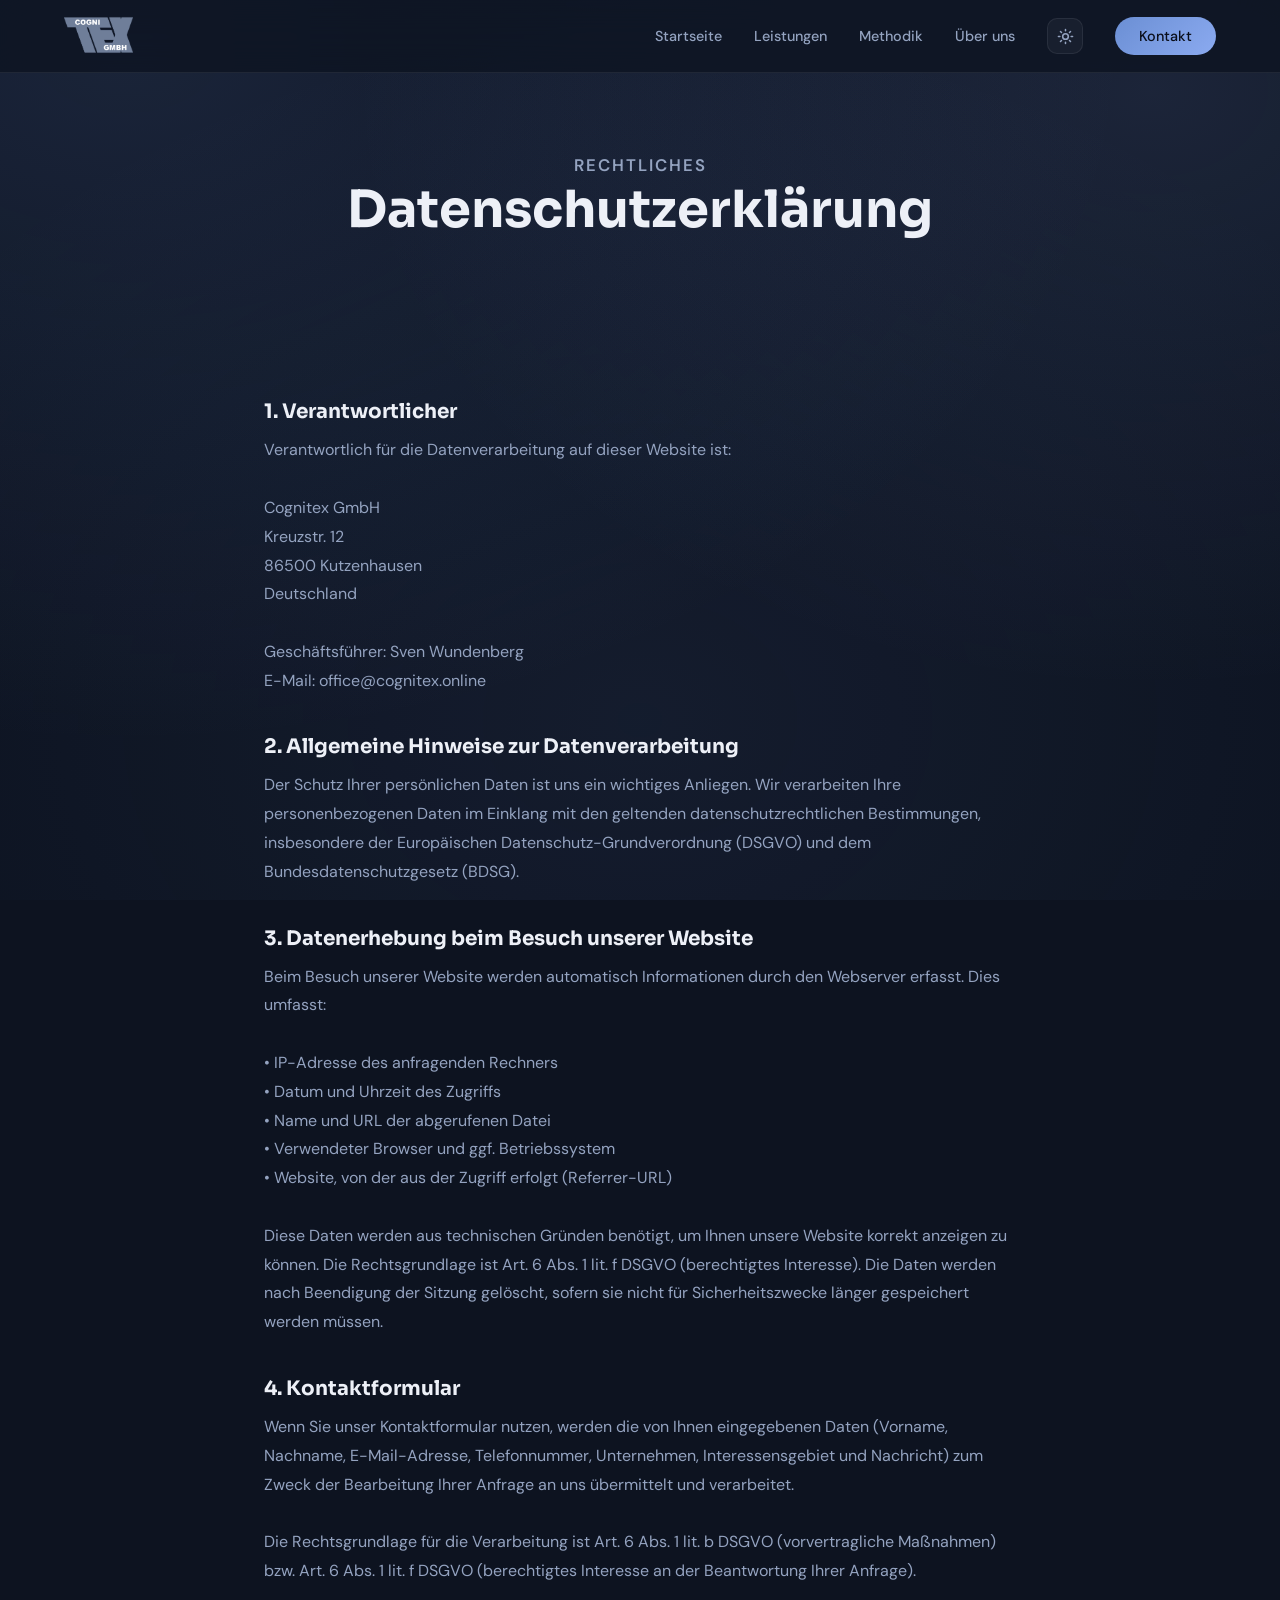
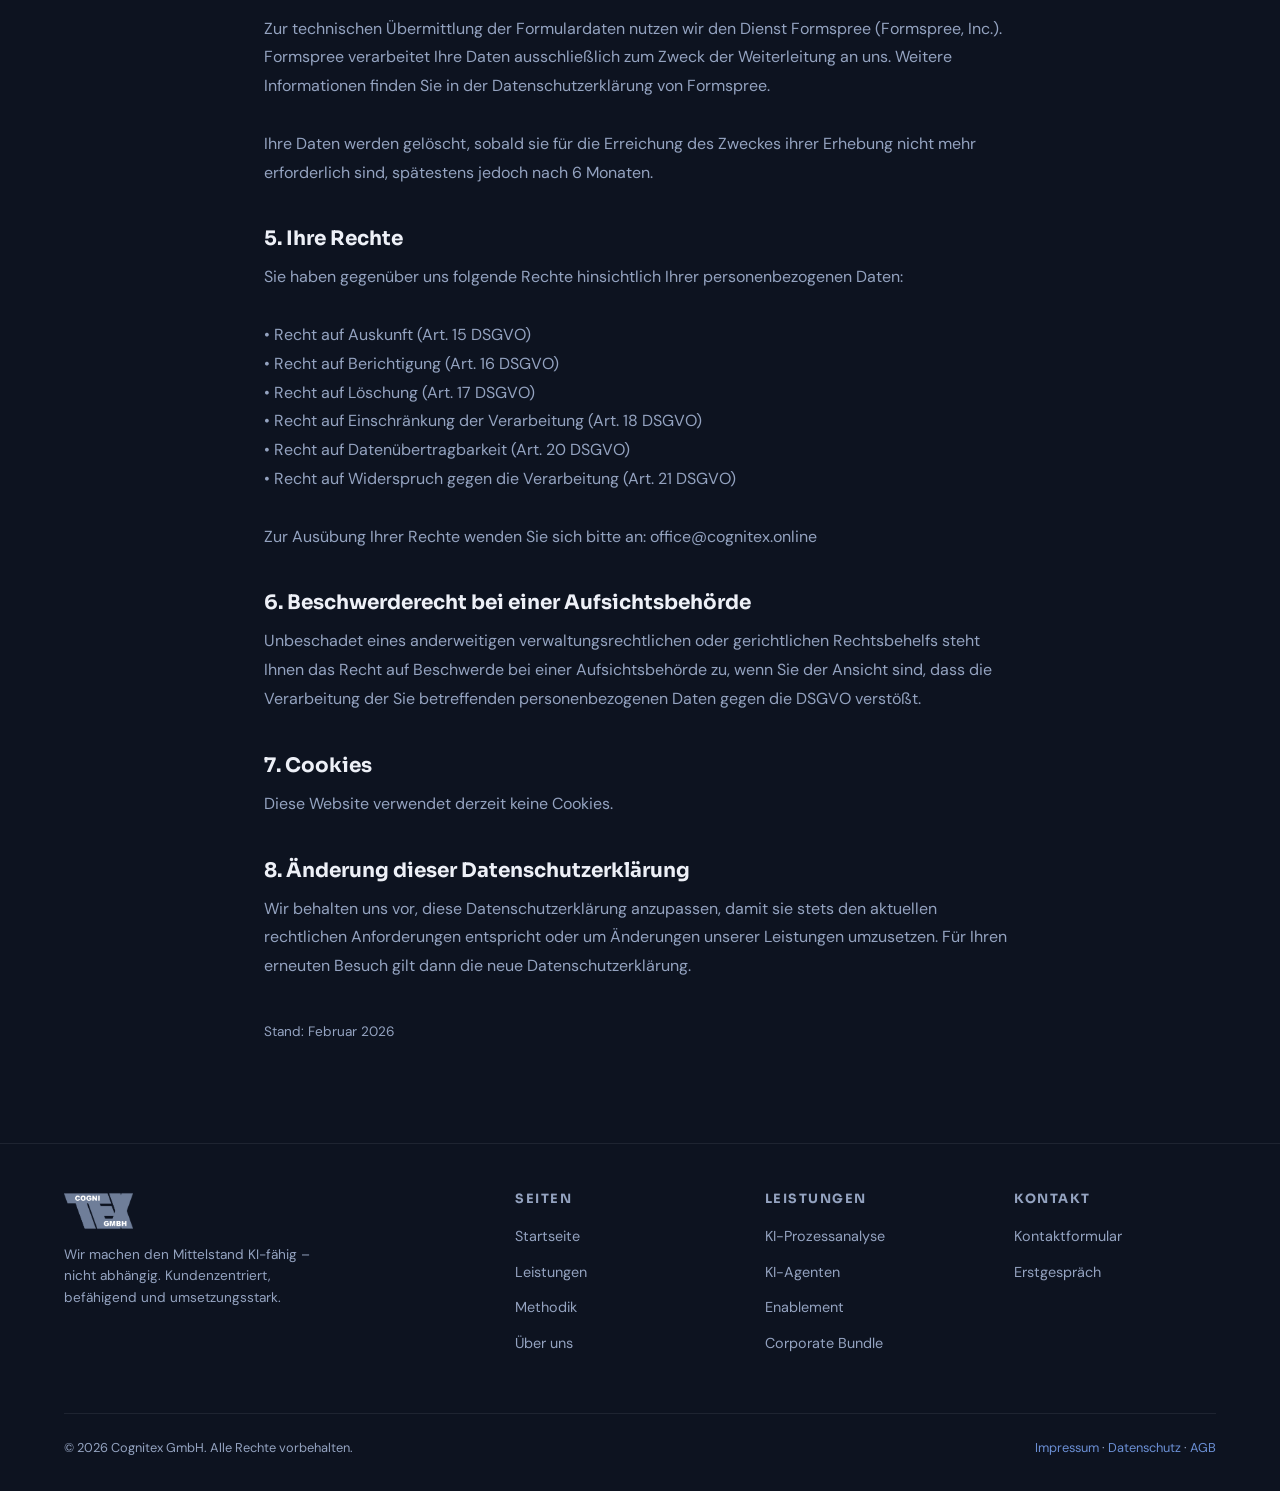
==== datenschutz.html @ 2dce0973 "Initial commit: Cognitex GmbH Website Vollständige statische Website mit: - index.html, leistungen, " ====
<!DOCTYPE html>
<html lang="de">
<head>
  <script>try{var t=localStorage.getItem('cgx-theme');if(t==='light')document.documentElement.setAttribute('data-theme','light')}catch(e){}</script>
  <meta charset="UTF-8">
  <meta name="viewport" content="width=device-width, initial-scale=1.0">
  <title>Datenschutz – Cognitex</title>
  <meta name="description" content="Datenschutzerklärung der Cognitex GmbH.">
  <link rel="stylesheet" href="css/style.css">
</head>
<body>

  <!-- Navigation -->
  <nav class="navbar">
    <div class="container">
      <a href="index.html" class="logo"><img src="CogniTEX GmbH - Logo_20251226.png" alt="Cognitex GmbH" height="40"></a>
      <button class="nav-toggle" onclick="document.querySelector('.nav-links').classList.toggle('open')" aria-label="Menü">&#9776;</button>
      <ul class="nav-links">
        <li><a href="index.html">Startseite</a></li>
        <li><a href="leistungen.html">Leistungen</a></li>
        <li><a href="methodik.html">Methodik</a></li>
        <li><a href="ueber-uns.html">Über uns</a></li>
        <li style="display:flex;align-items:center;">
          <button id="themeToggle" class="theme-toggle" aria-label="Light Mode aktivieren" title="Light Mode"><span class="ti"></span></button>
        </li>
        <li><a href="kontakt.html" class="nav-cta">Kontakt</a></li>
      </ul>
    </div>
  </nav>

  <!-- Page Header -->
  <section class="page-header">
    <div class="container">
      <p class="section-label">Rechtliches</p>
      <h1>Datenschutzerkl&auml;rung</h1>
    </div>
  </section>

  <!-- Content -->
  <section class="section">
    <div class="container" style="max-width:800px;">

      <h3>1. Verantwortlicher</h3>
      <p style="margin-top:12px; color:var(--text-muted); line-height:1.8;">
        Verantwortlich f&uuml;r die Datenverarbeitung auf dieser Website ist:<br><br>
        Cognitex GmbH<br>
        Kreuzstr. 12<br>
        86500 Kutzenhausen<br>
        Deutschland<br><br>
        Gesch&auml;ftsf&uuml;hrer: Sven Wundenberg<br>
        E-Mail: office@cognitex.online
      </p>

      <h3 style="margin-top:40px;">2. Allgemeine Hinweise zur Datenverarbeitung</h3>
      <p style="margin-top:12px; color:var(--text-muted); line-height:1.8;">
        Der Schutz Ihrer pers&ouml;nlichen Daten ist uns ein wichtiges Anliegen. Wir verarbeiten Ihre personenbezogenen Daten im Einklang mit den geltenden datenschutzrechtlichen Bestimmungen, insbesondere der Europ&auml;ischen Datenschutz-Grundverordnung (DSGVO) und dem Bundesdatenschutzgesetz (BDSG).
      </p>

      <h3 style="margin-top:40px;">3. Datenerhebung beim Besuch unserer Website</h3>
      <p style="margin-top:12px; color:var(--text-muted); line-height:1.8;">
        Beim Besuch unserer Website werden automatisch Informationen durch den Webserver erfasst. Dies umfasst:<br><br>
        &bull; IP-Adresse des anfragenden Rechners<br>
        &bull; Datum und Uhrzeit des Zugriffs<br>
        &bull; Name und URL der abgerufenen Datei<br>
        &bull; Verwendeter Browser und ggf. Betriebssystem<br>
        &bull; Website, von der aus der Zugriff erfolgt (Referrer-URL)<br><br>
        Diese Daten werden aus technischen Gr&uuml;nden ben&ouml;tigt, um Ihnen unsere Website korrekt anzeigen zu k&ouml;nnen. Die Rechtsgrundlage ist Art. 6 Abs. 1 lit. f DSGVO (berechtigtes Interesse). Die Daten werden nach Beendigung der Sitzung gel&ouml;scht, sofern sie nicht f&uuml;r Sicherheitszwecke l&auml;nger gespeichert werden m&uuml;ssen.
      </p>

      <h3 style="margin-top:40px;">4. Kontaktformular</h3>
      <p style="margin-top:12px; color:var(--text-muted); line-height:1.8;">
        Wenn Sie unser Kontaktformular nutzen, werden die von Ihnen eingegebenen Daten (Vorname, Nachname, E-Mail-Adresse, Telefonnummer, Unternehmen, Interessensgebiet und Nachricht) zum Zweck der Bearbeitung Ihrer Anfrage an uns &uuml;bermittelt und verarbeitet.<br><br>
        Die Rechtsgrundlage f&uuml;r die Verarbeitung ist Art. 6 Abs. 1 lit. b DSGVO (vorvertragliche Ma&szlig;nahmen) bzw. Art. 6 Abs. 1 lit. f DSGVO (berechtigtes Interesse an der Beantwortung Ihrer Anfrage).<br><br>
        Zur technischen &Uuml;bermittlung der Formulardaten nutzen wir den Dienst Formspree (Formspree, Inc.). Formspree verarbeitet Ihre Daten ausschlie&szlig;lich zum Zweck der Weiterleitung an uns. Weitere Informationen finden Sie in der Datenschutzerkl&auml;rung von Formspree.<br><br>
        Ihre Daten werden gel&ouml;scht, sobald sie f&uuml;r die Erreichung des Zweckes ihrer Erhebung nicht mehr erforderlich sind, sp&auml;testens jedoch nach 6 Monaten.
      </p>

      <h3 style="margin-top:40px;">5. Ihre Rechte</h3>
      <p style="margin-top:12px; color:var(--text-muted); line-height:1.8;">
        Sie haben gegen&uuml;ber uns folgende Rechte hinsichtlich Ihrer personenbezogenen Daten:<br><br>
        &bull; Recht auf Auskunft (Art. 15 DSGVO)<br>
        &bull; Recht auf Berichtigung (Art. 16 DSGVO)<br>
        &bull; Recht auf L&ouml;schung (Art. 17 DSGVO)<br>
        &bull; Recht auf Einschr&auml;nkung der Verarbeitung (Art. 18 DSGVO)<br>
        &bull; Recht auf Daten&uuml;bertragbarkeit (Art. 20 DSGVO)<br>
        &bull; Recht auf Widerspruch gegen die Verarbeitung (Art. 21 DSGVO)<br><br>
        Zur Aus&uuml;bung Ihrer Rechte wenden Sie sich bitte an: office@cognitex.online
      </p>

      <h3 style="margin-top:40px;">6. Beschwerderecht bei einer Aufsichtsbeh&ouml;rde</h3>
      <p style="margin-top:12px; color:var(--text-muted); line-height:1.8;">
        Unbeschadet eines anderweitigen verwaltungsrechtlichen oder gerichtlichen Rechtsbehelfs steht Ihnen das Recht auf Beschwerde bei einer Aufsichtsbeh&ouml;rde zu, wenn Sie der Ansicht sind, dass die Verarbeitung der Sie betreffenden personenbezogenen Daten gegen die DSGVO verst&ouml;&szlig;t.
      </p>

      <h3 style="margin-top:40px;">7. Cookies</h3>
      <p style="margin-top:12px; color:var(--text-muted); line-height:1.8;">
        Diese Website verwendet derzeit keine Cookies.
      </p>

      <h3 style="margin-top:40px;">8. &Auml;nderung dieser Datenschutzerkl&auml;rung</h3>
      <p style="margin-top:12px; color:var(--text-muted); line-height:1.8;">
        Wir behalten uns vor, diese Datenschutzerkl&auml;rung anzupassen, damit sie stets den aktuellen rechtlichen Anforderungen entspricht oder um &Auml;nderungen unserer Leistungen umzusetzen. F&uuml;r Ihren erneuten Besuch gilt dann die neue Datenschutzerkl&auml;rung.
      </p>

      <p style="margin-top:40px; color:var(--text-muted); font-size:0.85rem;">Stand: Februar 2026</p>

    </div>
  </section>

  <!-- Footer -->
  <footer class="footer">
    <div class="container">
      <div class="footer-grid">
        <div class="footer-brand">
          <div class="logo"><img src="CogniTEX GmbH - Logo_20251226.png" alt="Cognitex GmbH" height="40"></div>
          <p>Wir machen den Mittelstand KI-fähig – nicht abhängig. Kundenzentriert, befähigend und umsetzungsstark.</p>
        </div>
        <div class="footer-col">
          <h4>Seiten</h4>
          <ul>
            <li><a href="index.html">Startseite</a></li>
            <li><a href="leistungen.html">Leistungen</a></li>
            <li><a href="methodik.html">Methodik</a></li>
            <li><a href="ueber-uns.html">Über uns</a></li>
          </ul>
        </div>
        <div class="footer-col">
          <h4>Leistungen</h4>
          <ul>
            <li><a href="leistungen.html">KI-Prozessanalyse</a></li>
            <li><a href="leistungen.html">KI-Agenten</a></li>
            <li><a href="leistungen.html">Enablement</a></li>
            <li><a href="leistungen.html">Corporate Bundle</a></li>
          </ul>
        </div>
        <div class="footer-col">
          <h4>Kontakt</h4>
          <ul>
            <li><a href="kontakt.html">Kontaktformular</a></li>
            <li><a href="kontakt.html">Erstgespräch</a></li>
          </ul>
        </div>
      </div>
      <div class="footer-bottom">
        <span>&copy; 2026 Cognitex GmbH. Alle Rechte vorbehalten.</span>
        <span><a href="impressum.html">Impressum</a> &middot; <a href="datenschutz.html">Datenschutz</a> &middot; <a href="CogniTEX GmbH - AGB_v2.pdf" target="_blank">AGB</a></span>
      </div>
    </div>
  </footer>

  <script src="js/theme.js"></script>
</body>
</html>
---- css/style.css ----
/* ============================================
   Cognitex – Corporate Website Styles
   ============================================ */

@import url('https://fonts.googleapis.com/css2?family=Sora:wght@300;400;500;600;700;800&family=DM+Sans:ital,opsz,wght@0,9..40,300;0,9..40,400;0,9..40,500;0,9..40,600;1,9..40,400&display=swap');

/* --- Reset & Base --- */
*, *::before, *::after { box-sizing: border-box; margin: 0; padding: 0; }

:root {
  --bg: #0d1320;
  --bg-card: rgba(255,255,255,0.04);
  --bg-card-hover: rgba(255,255,255,0.08);
  --text: #edf0f7;
  --text-muted: #94a3c0;
  --accent: #6B8FD4;
  --accent2: #8BAAF0;
  --accent3: #4A6FA5;
  --gradient-accent: linear-gradient(135deg, #6B8FD4, #8BAAF0);
  --border: rgba(233,236,245,0.08);
  --border-accent: rgba(107,143,212,0.3);
  --radius: 16px;
  --radius-sm: 10px;
  --shadow: 0 8px 32px rgba(0,0,0,0.25);
  --max-width: 1200px;
  --transition: 0.3s ease;
}

html { scroll-behavior: smooth; }

body {
  font-family: 'DM Sans', ui-sans-serif, system-ui, -apple-system, 'Segoe UI', Roboto, Helvetica, Arial, sans-serif;
  background: var(--bg);
  color: var(--text);
  line-height: 1.6;
  min-height: 100vh;
  overflow-x: hidden;
}

body::before {
  content: '';
  position: fixed;
  top: 0; left: 0; right: 0; bottom: 0;
  background:
    radial-gradient(ellipse 1000px 700px at 10% 5%, rgba(107,143,212,0.14), transparent),
    radial-gradient(ellipse 800px 600px at 90% 10%, rgba(139,170,240,0.12), transparent),
    radial-gradient(ellipse 900px 700px at 50% 80%, rgba(107,143,212,0.08), transparent);
  pointer-events: none;
  z-index: 0;
}

a { color: var(--accent); text-decoration: none; transition: color var(--transition); }
a:hover { color: #9DB8F0; }
img { max-width: 100%; height: auto; display: block; }

.container {
  max-width: var(--max-width);
  margin: 0 auto;
  padding: 0 24px;
  position: relative;
  z-index: 1;
}

/* --- Typography --- */
h1, h2, h3, h4 { line-height: 1.2; font-weight: 700; font-family: 'Sora', ui-sans-serif, system-ui, sans-serif; }
h1 { font-size: clamp(2rem, 5vw, 3.2rem); }
h2 { font-size: clamp(1.6rem, 3.5vw, 2.4rem); }
h3 { font-size: 1.25rem; }
h4 { font-size: 1rem; }

.gradient-text {
  background: var(--gradient-accent);
  -webkit-background-clip: text;
  -webkit-text-fill-color: transparent;
  background-clip: text;
}

.section-label {
  font-size: 0.75rem;
  font-weight: 600;
  letter-spacing: 2px;
  text-transform: uppercase;
  color: var(--accent);
  margin-bottom: 8px;
}

/* --- Navigation --- */
.navbar {
  position: fixed;
  top: 0; left: 0; right: 0;
  z-index: 1000;
  backdrop-filter: blur(20px);
  -webkit-backdrop-filter: blur(20px);
  background: rgba(13,19,32,0.75);
  border-bottom: 1px solid var(--border);
}

.navbar .container {
  display: flex;
  align-items: center;
  justify-content: space-between;
  height: 72px;
}

.logo {
  display: flex;
  align-items: center;
}

.logo img {
  height: 40px;
  width: auto;
}

.nav-links {
  display: flex;
  gap: 32px;
  list-style: none;
  align-items: center;
}

.nav-links a {
  color: var(--text-muted);
  font-size: 0.9rem;
  font-weight: 500;
  transition: color var(--transition);
  position: relative;
}

.nav-links a:hover,
.nav-links a.active {
  color: var(--text);
}

.nav-links a.active::after {
  content: '';
  position: absolute;
  bottom: -4px; left: 0; right: 0;
  height: 2px;
  background: var(--gradient-accent);
  border-radius: 2px;
}

.nav-cta {
  padding: 10px 24px;
  border-radius: 999px;
  background: var(--gradient-accent);
  color: #0a0e1a !important;
  font-weight: 600;
  font-size: 0.85rem;
  -webkit-text-fill-color: #0a0e1a !important;
  transition: transform var(--transition), box-shadow var(--transition);
}

.nav-cta:hover {
  transform: translateY(-1px);
  box-shadow: 0 4px 20px rgba(107,143,212,0.3);
  color: #0a0e1a !important;
}

/* Mobile Nav */
.nav-toggle {
  display: none;
  background: none;
  border: none;
  color: var(--text);
  font-size: 1.5rem;
  cursor: pointer;
}

/* --- Buttons --- */
.btn {
  display: inline-flex;
  align-items: center;
  gap: 8px;
  padding: 14px 32px;
  border-radius: 999px;
  font-weight: 600;
  font-size: 0.95rem;
  cursor: pointer;
  border: none;
  transition: all var(--transition);
}

.btn-primary {
  background: var(--gradient-accent);
  color: #0a0e1a;
}

.btn-primary:hover {
  transform: translateY(-2px);
  box-shadow: 0 6px 24px rgba(107,143,212,0.35);
  color: #0a0e1a;
}

.btn-secondary {
  background: transparent;
  color: var(--text);
  border: 1px solid var(--border-accent);
}

.btn-secondary:hover {
  background: rgba(107,143,212,0.08);
  border-color: var(--accent);
}

/* --- Hero Section --- */
.hero {
  padding: 160px 0 100px;
  text-align: center;
  position: relative;
}

.hero h1 {
  margin-bottom: 24px;
  max-width: 800px;
  margin-left: auto;
  margin-right: auto;
}

.hero p {
  font-size: 1.15rem;
  color: var(--text-muted);
  max-width: 640px;
  margin: 0 auto 40px;
  line-height: 1.7;
}

.hero-buttons {
  display: flex;
  gap: 16px;
  justify-content: center;
  flex-wrap: wrap;
}

.hero-chips {
  display: flex;
  flex-wrap: wrap;
  gap: 10px;
  justify-content: center;
  margin-top: 48px;
}

.chip {
  font-size: 0.8rem;
  padding: 6px 16px;
  border-radius: 999px;
  border: 1px solid var(--border-accent);
  background: rgba(107,143,212,0.06);
  color: var(--text);
}

/* --- Section Base --- */
.section {
  padding: 100px 0;
}

.section-header {
  text-align: center;
  max-width: 680px;
  margin: 0 auto 60px;
}

.section-header p {
  color: var(--text-muted);
  margin-top: 12px;
  font-size: 1.05rem;
}

/* --- Card Grid --- */
.card-grid {
  display: grid;
  gap: 24px;
}

.card-grid.cols-2 { grid-template-columns: repeat(2, 1fr); }
.card-grid.cols-3 { grid-template-columns: repeat(3, 1fr); }
.card-grid.cols-4 { grid-template-columns: repeat(4, 1fr); }

.card {
  background: var(--bg-card);
  border: 1px solid var(--border);
  border-radius: var(--radius);
  padding: 32px;
  transition: all var(--transition);
  position: relative;
  overflow: hidden;
}

.card:hover {
  background: var(--bg-card-hover);
  border-color: rgba(107,143,212,0.15);
  transform: translateY(-4px);
  box-shadow: var(--shadow);
}

.card-icon {
  width: 48px;
  height: 48px;
  border-radius: 12px;
  background: rgba(107,143,212,0.1);
  display: flex;
  align-items: center;
  justify-content: center;
  font-size: 1.4rem;
  margin-bottom: 20px;
  border: 1px solid rgba(107,143,212,0.15);
}

.card h3 { margin-bottom: 12px; }
.card p { color: var(--text-muted); font-size: 0.95rem; }

/* --- USP Bar --- */
.usp-bar {
  display: grid;
  grid-template-columns: repeat(4, 1fr);
  gap: 24px;
  padding: 60px 0;
}

.usp-item {
  text-align: center;
  padding: 24px 16px;
}

.usp-number {
  font-size: 2.5rem;
  font-weight: 800;
  background: var(--gradient-accent);
  -webkit-background-clip: text;
  -webkit-text-fill-color: transparent;
  background-clip: text;
}

.usp-item p {
  color: var(--text-muted);
  font-size: 0.9rem;
  margin-top: 4px;
}

/* --- Process / Timeline --- */
.process-steps {
  display: grid;
  grid-template-columns: repeat(4, 1fr);
  gap: 24px;
  counter-reset: step;
}

.process-step {
  position: relative;
  padding: 32px 24px;
  border: 1px solid var(--border);
  border-radius: var(--radius);
  background: var(--bg-card);
  counter-increment: step;
}

.process-step::before {
  content: counter(step);
  display: flex;
  align-items: center;
  justify-content: center;
  width: 36px;
  height: 36px;
  border-radius: 50%;
  background: var(--gradient-accent);
  color: #0a0e1a;
  font-weight: 700;
  font-size: 0.9rem;
  margin-bottom: 16px;
}

.process-step h4 { margin-bottom: 8px; }
.process-step p { color: var(--text-muted); font-size: 0.9rem; }

/* --- CTA Section --- */
.cta-section {
  padding: 80px 0;
  text-align: center;
}

.cta-box {
  background: linear-gradient(135deg, rgba(107,143,212,0.1), rgba(139,170,240,0.1));
  border: 1px solid var(--border-accent);
  border-radius: 24px;
  padding: 64px 48px;
  max-width: 800px;
  margin: 0 auto;
  backdrop-filter: blur(8px);
}

.cta-box h2 { margin-bottom: 16px; }
.cta-box p { color: var(--text-muted); margin-bottom: 32px; font-size: 1.05rem; }

/* --- Footer --- */
.footer {
  border-top: 1px solid var(--border);
  padding: 48px 0 32px;
  position: relative;
  z-index: 1;
}

.footer-grid {
  display: grid;
  grid-template-columns: 2fr 1fr 1fr 1fr;
  gap: 48px;
  margin-bottom: 48px;
}

.footer-brand .logo { margin-bottom: 12px; }
.footer-brand p { color: var(--text-muted); font-size: 0.85rem; max-width: 280px; }

.footer-col h4 {
  font-size: 0.8rem;
  letter-spacing: 1.5px;
  text-transform: uppercase;
  color: var(--text-muted);
  margin-bottom: 16px;
}

.footer-col ul { list-style: none; }
.footer-col li { margin-bottom: 10px; }
.footer-col a { color: var(--text-muted); font-size: 0.9rem; }
.footer-col a:hover { color: var(--text); }

.footer-bottom {
  border-top: 1px solid var(--border);
  padding-top: 24px;
  display: flex;
  justify-content: space-between;
  align-items: center;
  color: var(--text-muted);
  font-size: 0.8rem;
}

/* --- Contact Form --- */
.form-group {
  margin-bottom: 20px;
}

.form-group label {
  display: block;
  font-size: 0.85rem;
  font-weight: 500;
  margin-bottom: 6px;
  color: var(--text-muted);
}

.form-group input,
.form-group textarea,
.form-group select {
  width: 100%;
  padding: 14px 16px;
  background: rgba(255,255,255,0.04);
  border: 1px solid var(--border);
  border-radius: var(--radius-sm);
  color: var(--text);
  font-size: 0.95rem;
  font-family: inherit;
  transition: border-color var(--transition);
}

.form-group input:focus,
.form-group textarea:focus,
.form-group select:focus {
  outline: none;
  border-color: var(--accent);
}

.form-group textarea { resize: vertical; min-height: 140px; }

.form-row {
  display: grid;
  grid-template-columns: 1fr 1fr;
  gap: 20px;
}

/* --- Page Header --- */
.page-header {
  padding: 140px 0 60px;
  text-align: center;
}

.page-header p {
  color: var(--text-muted);
  max-width: 600px;
  margin: 12px auto 0;
  font-size: 1.05rem;
}

/* --- Feature Section (alternating) --- */
.feature-row {
  display: grid;
  grid-template-columns: 1fr 1fr;
  gap: 60px;
  align-items: center;
  padding: 60px 0;
}

.feature-row.reverse { direction: rtl; }
.feature-row.reverse > * { direction: ltr; }

.feature-visual {
  background: var(--bg-card);
  border: 1px solid var(--border);
  border-radius: var(--radius);
  overflow: hidden;
  display: flex;
  align-items: center;
  justify-content: center;
  min-height: 300px;
  font-size: 4rem;
  position: relative;
}

.feature-visual img {
  width: 100%;
  height: 100%;
  object-fit: cover;
  position: absolute;
  top: 0; left: 0;
  opacity: 0.8;
  transition: opacity var(--transition);
}

.feature-visual:hover img {
  opacity: 1;
}

.feature-content h3 { font-size: 1.5rem; margin-bottom: 16px; }
.feature-content p { color: var(--text-muted); margin-bottom: 16px; }

.feature-list {
  list-style: none;
  margin-top: 20px;
}

.feature-list li {
  padding: 8px 0;
  padding-left: 24px;
  position: relative;
  color: var(--text-muted);
  font-size: 0.95rem;
}

.feature-list li::before {
  content: '';
  position: absolute;
  left: 0;
  top: 14px;
  width: 8px;
  height: 8px;
  border-radius: 50%;
  background: var(--accent);
}

/* --- Values Grid --- */
.values-grid {
  display: grid;
  grid-template-columns: repeat(3, 1fr);
  gap: 24px;
}

.value-card {
  padding: 32px;
  border: 1px solid var(--border);
  border-radius: var(--radius);
  background: var(--bg-card);
  text-align: center;
}

.value-card .value-icon {
  font-size: 2rem;
  margin-bottom: 16px;
}

.value-card h4 { margin-bottom: 8px; }
.value-card p { color: var(--text-muted); font-size: 0.9rem; }

/* --- Dual Hub --- */
.dual-hub {
  display: grid;
  grid-template-columns: 1fr 1fr;
  gap: 24px;
}

.hub-card {
  padding: 40px;
  border: 1px solid var(--border);
  border-radius: var(--radius);
  background: var(--bg-card);
}

.hub-card h3 { margin-bottom: 12px; }
.hub-card p { color: var(--text-muted); margin-bottom: 16px; font-size: 0.95rem; }

/* --- Contact Info --- */
.contact-layout {
  display: grid;
  grid-template-columns: 1fr 1fr;
  gap: 48px;
}

.contact-info-cards {
  display: flex;
  flex-direction: column;
  gap: 20px;
}

.info-card {
  display: flex;
  gap: 16px;
  padding: 24px;
  border: 1px solid var(--border);
  border-radius: var(--radius);
  background: var(--bg-card);
  align-items: flex-start;
}

.info-card-icon {
  width: 44px;
  height: 44px;
  border-radius: 12px;
  background: rgba(107,143,212,0.1);
  display: flex;
  align-items: center;
  justify-content: center;
  font-size: 1.2rem;
  flex-shrink: 0;
}

.info-card h4 { margin-bottom: 4px; font-size: 0.95rem; }
.info-card p { color: var(--text-muted); font-size: 0.9rem; }

/* --- Responsive --- */
@media (max-width: 1024px) {
  .card-grid.cols-3 { grid-template-columns: repeat(2, 1fr); }
  .card-grid.cols-4 { grid-template-columns: repeat(2, 1fr); }
  .process-steps { grid-template-columns: repeat(2, 1fr); }
  .footer-grid { grid-template-columns: 1fr 1fr; gap: 32px; }
  .usp-bar { grid-template-columns: repeat(2, 1fr); }
}

@media (max-width: 768px) {
  .nav-links { display: none; }
  .nav-toggle { display: block; }

  .nav-links.open {
    display: flex;
    flex-direction: column;
    position: absolute;
    top: 72px; left: 0; right: 0;
    background: rgba(13,19,32,0.95);
    backdrop-filter: blur(20px);
    padding: 24px;
    gap: 16px;
    border-bottom: 1px solid var(--border);
  }

  .hero { padding: 120px 0 60px; }
  .card-grid.cols-2,
  .card-grid.cols-3,
  .card-grid.cols-4 { grid-template-columns: 1fr; }
  .process-steps { grid-template-columns: 1fr; }
  .feature-row { grid-template-columns: 1fr; gap: 32px; }
  .feature-row.reverse { direction: ltr; }
  .usp-bar { grid-template-columns: 1fr 1fr; }
  .footer-grid { grid-template-columns: 1fr; }
  .footer-bottom { flex-direction: column; gap: 8px; text-align: center; }
  .dual-hub { grid-template-columns: 1fr; }
  .contact-layout { grid-template-columns: 1fr; }
  .form-row { grid-template-columns: 1fr; }
  .values-grid { grid-template-columns: 1fr; }
  .section { padding: 60px 0; }
  .cta-box { padding: 40px 24px; }
}

/* ============================================================
   THEME TOGGLE BUTTON
   ============================================================ */
.theme-toggle {
  width: 36px;
  height: 36px;
  border-radius: 10px;
  background: var(--bg-card);
  border: 1px solid var(--border);
  color: var(--text-muted);
  display: flex;
  align-items: center;
  justify-content: center;
  cursor: pointer;
  transition: all var(--transition);
  padding: 0;
  flex-shrink: 0;
}
.theme-toggle:hover {
  background: var(--bg-card-hover);
  color: var(--text);
  border-color: var(--border-accent);
}
.theme-toggle .ti {
  display: flex;
  align-items: center;
  justify-content: center;
  line-height: 1;
}

/* ============================================================
   FOUNDER SECTION
   ============================================================ */
.founder-grid {
  display: grid;
  grid-template-columns: 320px 1fr;
  gap: 64px;
  align-items: center;
}
.founder-photo-wrap {
  position: relative;
  border-radius: 20px;
  overflow: hidden;
  aspect-ratio: 3/4;
  box-shadow: 0 24px 60px rgba(30,50,100,0.14);
  border: 1px solid rgba(107,143,212,0.2);
}
.founder-img {
  width: 100%;
  height: 100%;
  object-fit: cover;
  display: block;
}
.founder-quote {
  font-family: 'Sora', sans-serif;
  font-size: 1.05rem;
  font-weight: 600;
  font-style: italic;
  color: var(--accent);
  border-left: 3px solid var(--accent);
  padding: 14px 20px;
  margin: 20px 0 24px;
  background: rgba(107,143,212,0.06);
  border-radius: 0 10px 10px 0;
  line-height: 1.65;
}
.founder-meta {
  display: flex;
  align-items: center;
  gap: 24px;
  flex-wrap: wrap;
  margin-top: 4px;
}
@media (max-width: 1024px) {
  .founder-grid {
    grid-template-columns: 1fr;
    gap: 36px;
    max-width: 560px;
    margin: 0 auto;
  }
  .founder-photo-wrap { aspect-ratio: 4/3; }
}

/* ============================================================
   LIGHT THEME
   [data-theme="light"] is set by js/theme.js
   ============================================================ */
[data-theme="light"] {
  --bg: #F0F4FC;
  --bg-card: #FFFFFF;
  --bg-card-hover: #EBF0FA;
  --text: #0E1629;
  --text-muted: #556070;
  --border: rgba(30,50,100,0.10);
  --border-accent: rgba(107,143,212,0.35);
  --shadow: 0 8px 32px rgba(30,50,100,0.10);
}

[data-theme="light"] body::before {
  background:
    radial-gradient(ellipse 1000px 700px at 10% 5%, rgba(107,143,212,0.07), transparent),
    radial-gradient(ellipse 800px 600px at 90% 10%, rgba(139,170,240,0.05), transparent),
    radial-gradient(ellipse 900px 700px at 50% 80%, rgba(107,143,212,0.04), transparent);
}

[data-theme="light"] .navbar {
  background: rgba(240,244,252,0.90);
  border-bottom-color: rgba(30,50,100,0.10);
}

[data-theme="light"] .nav-links.open {
  background: rgba(240,244,252,0.97);
  border-bottom-color: rgba(30,50,100,0.10);
}

[data-theme="light"] .footer {
  background: #E4ECFB;
  border-top-color: rgba(30,50,100,0.10);
}
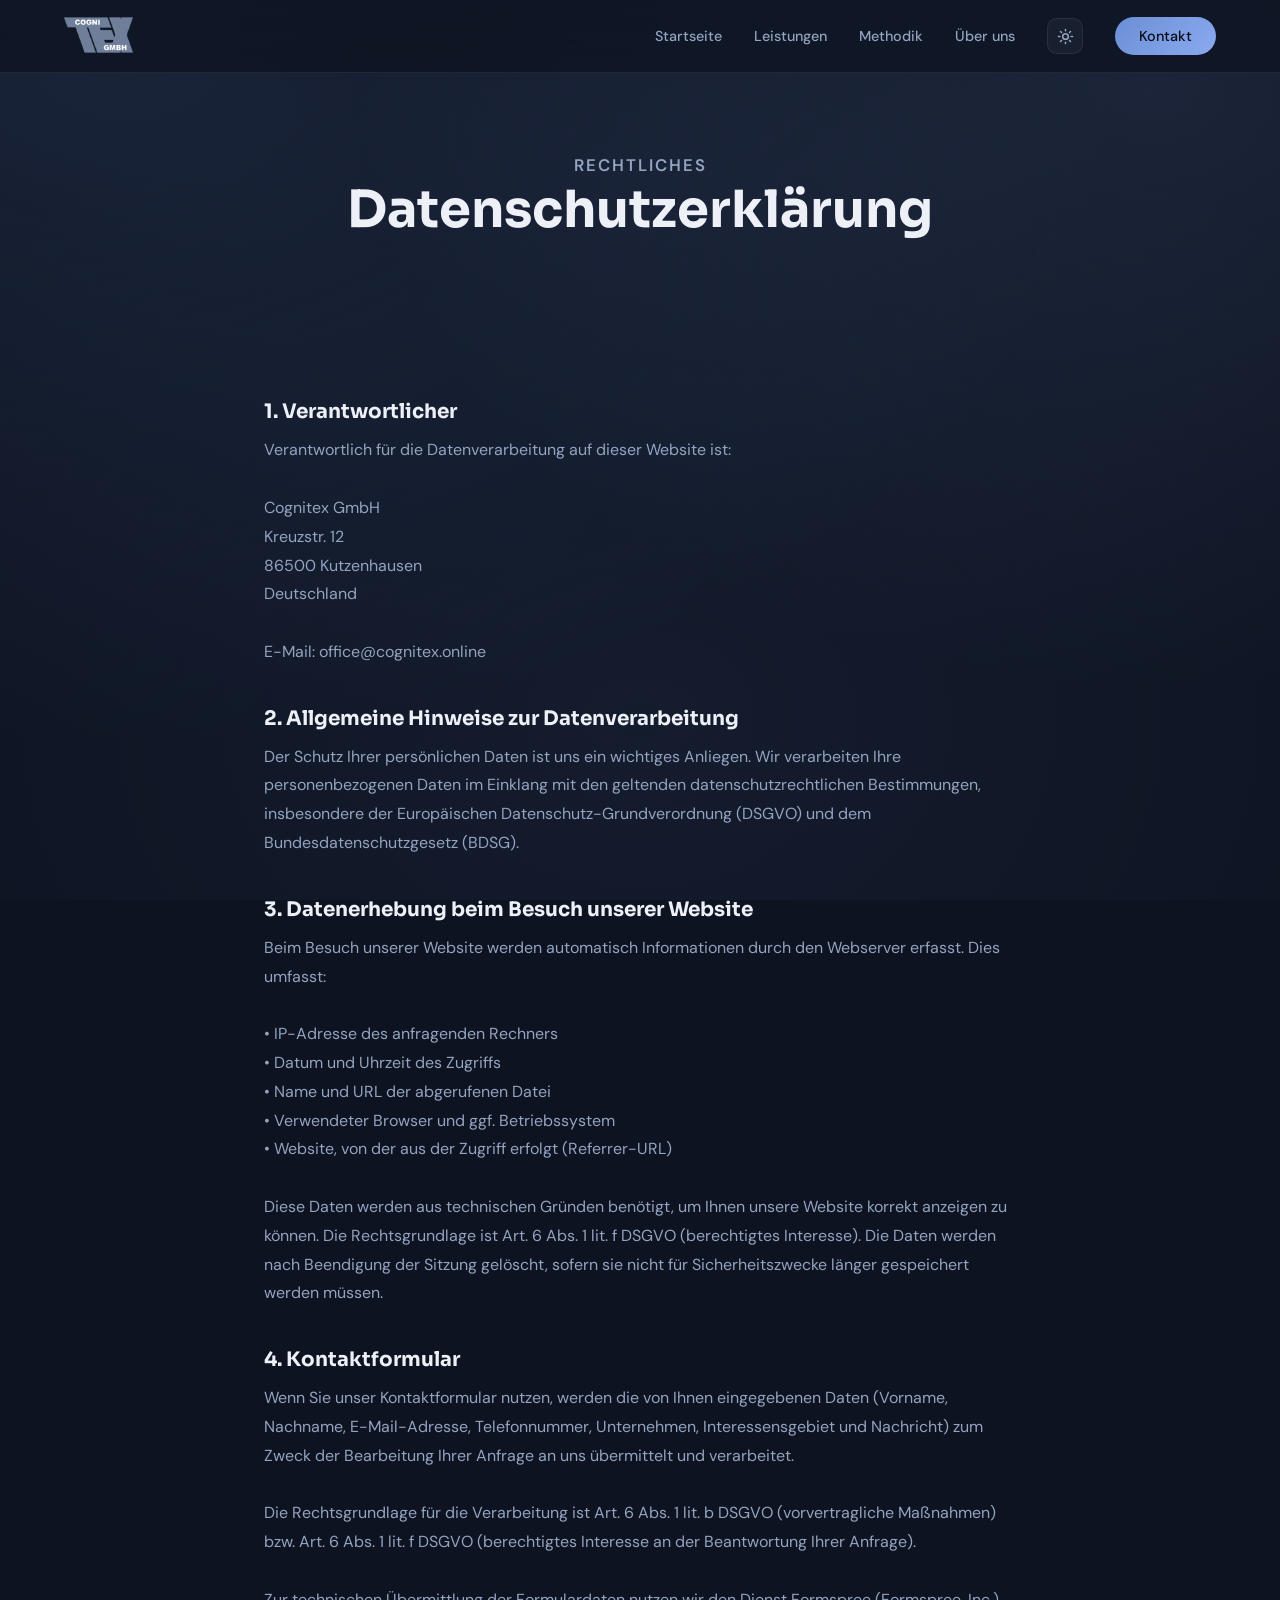
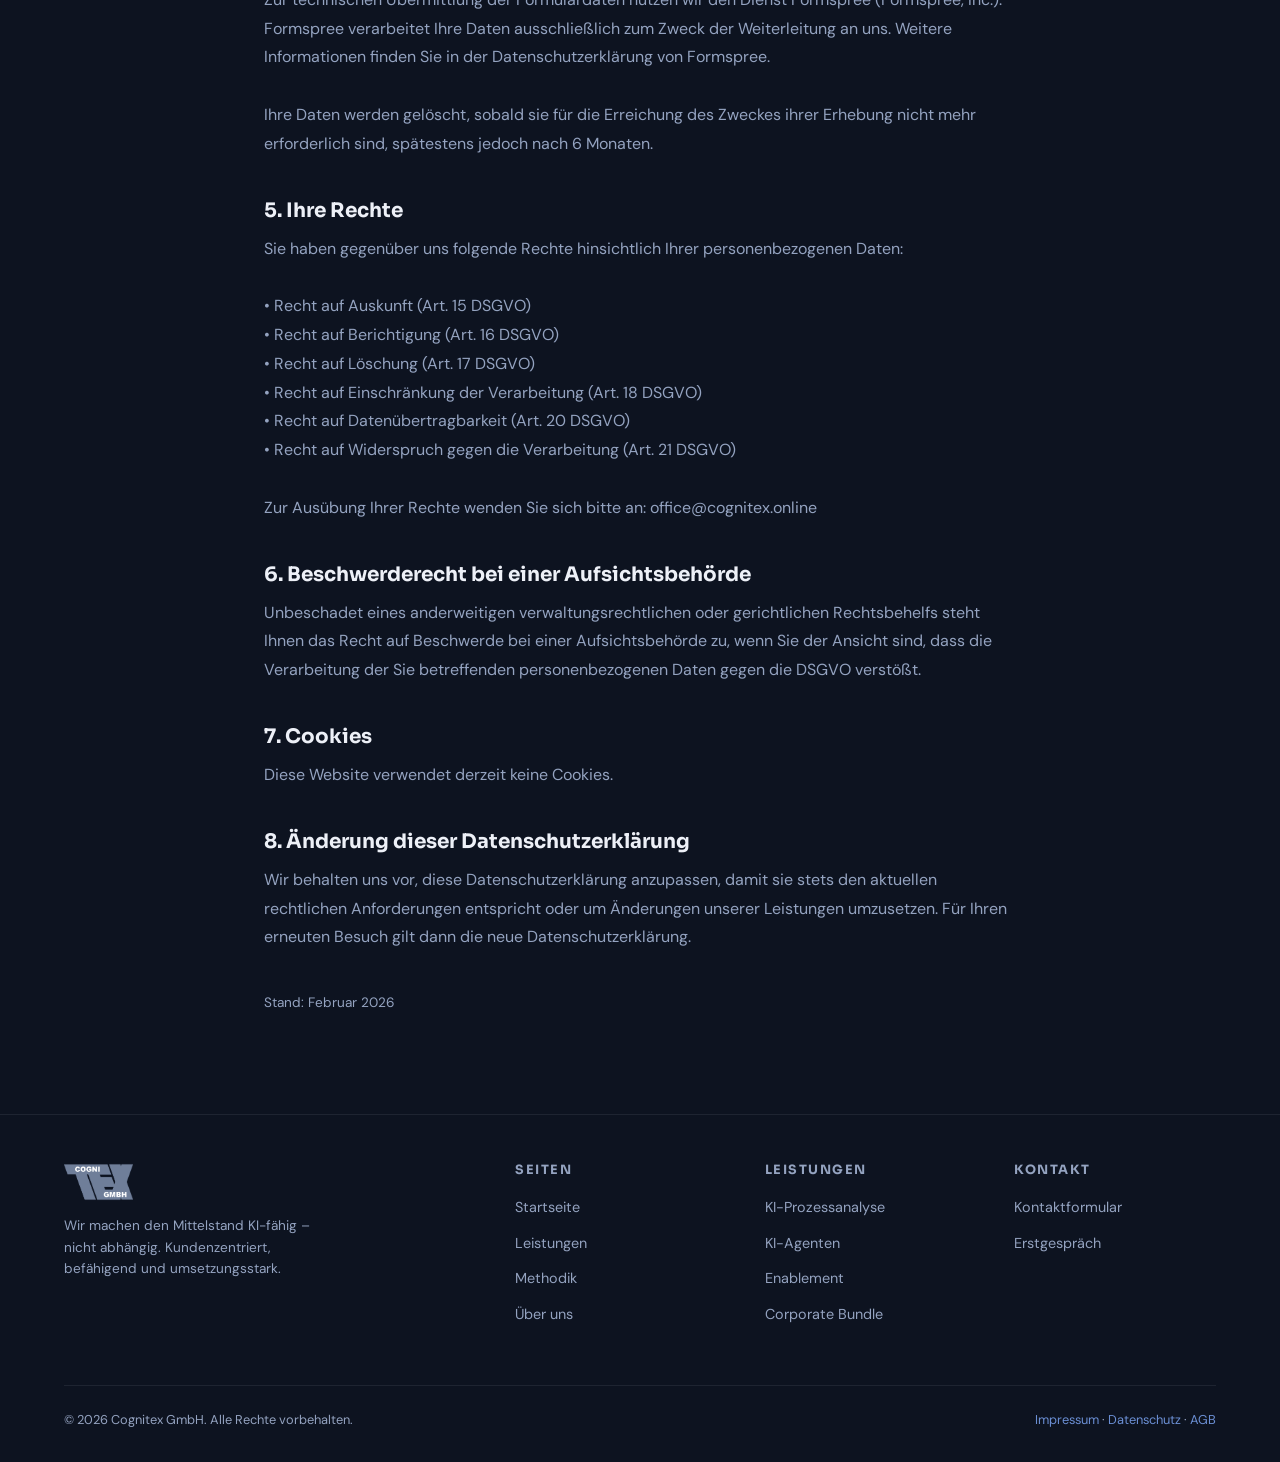
==== commit a81cb6d7: "Remove public references to Geschäftsführer and testimonials - Founder section (Sven Wundenberg + ph" ====
--- a/datenschutz.html
+++ b/datenschutz.html
@@ -47,7 +47,6 @@
         Kreuzstr. 12<br>
         86500 Kutzenhausen<br>
         Deutschland<br><br>
-        Gesch&auml;ftsf&uuml;hrer: Sven Wundenberg<br>
         E-Mail: office@cognitex.online
       </p>
 
